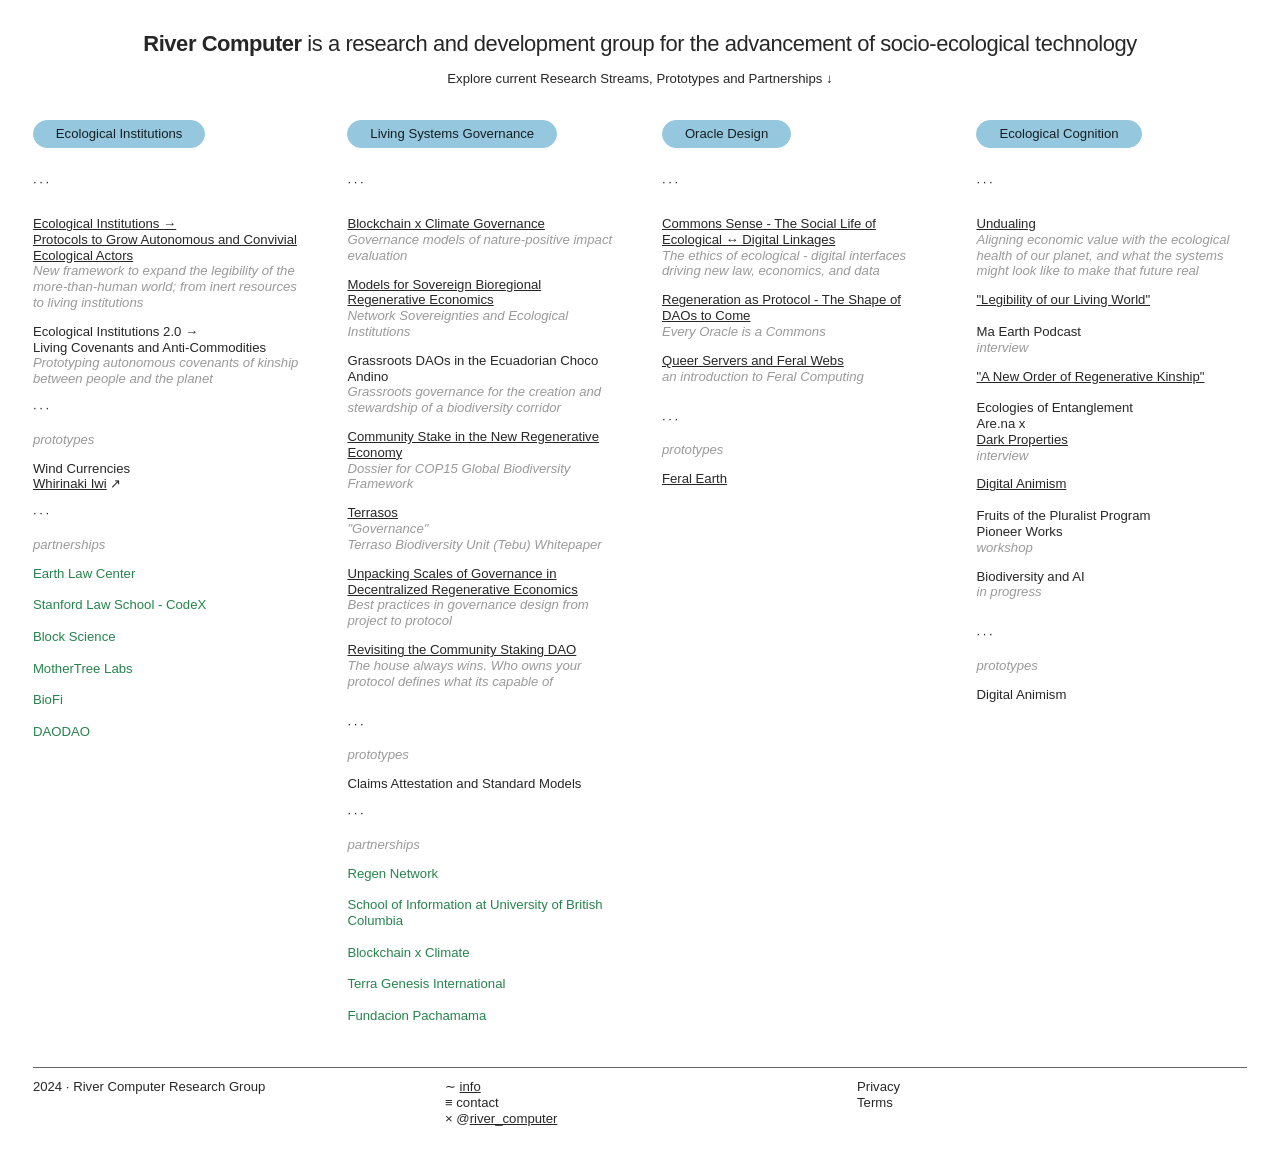
==== index.html @ ca65d15f "Initial static site from Cargo migration Clean HTML/CSS rebuild of the River Computer Research Group" ====
<!DOCTYPE html>
<html lang="en">
<head>
  <meta charset="utf-8">
  <meta name="viewport" content="width=device-width, initial-scale=1, shrink-to-fit=no">
  <title>River Computer Research Group</title>
  <link rel="icon" href="https://freight.cargo.site/t/original/i/Q2028497371295773050648374186360/rc.ico" sizes="any">
  <link rel="stylesheet" href="style.css">
</head>
<body>

  <!-- Header -->
  <header class="header">
    <h1><b>River Computer</b> is a research and development group for the advancement of socio-ecological technology</h1>
    <p class="header-cta">Explore current Research Streams, Prototypes and Partnerships <span class="icon">&darr;</span></p>
  </header>

  <!-- Main columns -->
  <main class="columns">

    <!-- Column 1: Ecological Institutions -->
    <section class="column">
      <span class="title">Ecological Institutions</span>

      <div class="spacer"></div>
      <span class="dots">&middot;&middot;&middot;</span>
      <div class="spacer"></div>

      <a href="https://mirror.xyz/austinwadesmith.eth/tv9z1XXrtqQxDIxE8FygZ_W39NpkQJkVfrtjCtdbzA8" target="_blank">Ecological Institutions &rarr;<br>Protocols to Grow Autonomous and Convivial Ecological Actors</a>
      <p class="description">New framework to expand the legibility of the more-than-human world; from inert resources to living institutions</p>

      <div class="spacer-sm"></div>

      <p>Ecological Institutions 2.0 &rarr;<br>Living Covenants and Anti-Commodities</p>
      <p class="description">Prototyping autonomous covenants of kinship between people and the planet</p>

      <div class="spacer-sm"></div>
      <span class="dots">&middot;&middot;&middot;</span>

      <p class="description"><br>prototypes</p>
      <div class="spacer-sm"></div>

      <p>Wind Currencies</p>
      <p><a href="https://earth.google.com/web/search/Whirinaki/@-35.49015899,173.46214361,128.3863396a,14339.61507408d,35y,0h,0t,0r" target="_blank">Whirinaki Iwi</a> <span class="icon">&nearr;</span></p>

      <div class="spacer-sm"></div>
      <span class="dots">&middot;&middot;&middot;</span>

      <p class="description"><br>partnerships</p>
      <div class="spacer-sm"></div>

      <div class="partnerships">
        <a href="https://www.earthlawcenter.org/" target="_blank">Earth Law Center</a><br><br>
        <a href="https://law.stanford.edu/codex-the-stanford-center-for-legal-informatics/" target="_blank">Stanford Law School - CodeX</a><br><br>
        <a href="https://block.science/" target="_blank">Block Science</a><br><br>
        MotherTree Labs<br><br>
        BioFi<br><br>
        DAODAO
      </div>
    </section>

    <!-- Column 2: Living Systems Governance -->
    <section class="column">
      <span class="title">Living Systems Governance</span>

      <div class="spacer"></div>
      <span class="dots">&middot;&middot;&middot;</span>
      <div class="spacer"></div>

      <a href="https://docs.google.com/document/d/1Q7JwIBSz20JYIXVmg7f4Mw92eVc6oCM2Du9jkLbRkB4/edit?usp=sharing" target="_blank">Blockchain x Climate Governance</a>
      <span class="description">Governance models of nature-positive impact evaluation</span>

      <div class="spacer-sm"></div>

      <a href="https://globalgovernanceprogramme.eui.eu/project/new-network-sovereignties-the-rise-of-non-territorial-states/" target="_blank">Models for Sovereign Bioregional Regenerative Economics</a>
      <span class="description">Network Sovereignties and Ecological Institutions</span>

      <div class="spacer-sm"></div>

      <p>Grassroots DAOs in the Ecuadorian Choco Andino</p>
      <span class="description">Grassroots governance for the creation and stewardship of a biodiversity corridor</span>

      <div class="spacer-sm"></div>

      <a href="https://regenfoundation.mirror.xyz/sYFgtGQmSrfx-L8hxR8eaZJo6bpcjviE4haxgjALvBo" target="_blank">Community Stake in the New Regenerative Economy</a>
      <span class="description">Dossier for COP15 Global Biodiversity Framework</span>

      <div class="spacer-sm"></div>

      <a href="https://www.terrasos.co/en/publications/" target="_blank">Terrasos</a>
      <span class="description">"Governance"<br>Terraso Biodiversity Unit (Tebu) Whitepaper</span>

      <div class="spacer-sm"></div>

      <a href="https://regen.foundation/unpacking-scales-of-governance-in-decentralized-regenerative-economics/" target="_blank">Unpacking Scales of Governance in Decentralized Regenerative Economics</a>
      <p class="description">Best practices in governance design from project to protocol</p>

      <div class="spacer-sm"></div>

      <a href="https://regenfoundation.mirror.xyz/CJQb6MsQkjI3rbyoe3w0NrsiMwfnNPX3Rv6X4W_tKQ0" target="_blank">Revisiting the Community Staking DAO</a>
      <p class="description">The house always wins. Who owns your protocol defines what its capable of</p>

      <div class="spacer"></div>
      <span class="dots">&middot;&middot;&middot;</span>

      <p class="description"><br>prototypes</p>
      <div class="spacer-sm"></div>

      <p>Claims Attestation and Standard Models</p>

      <div class="spacer-sm"></div>
      <span class="dots">&middot;&middot;&middot;</span>

      <p class="description"><br>partnerships</p>
      <div class="spacer-sm"></div>

      <div class="partnerships">
        <a href="https://regen.foundation/" target="_blank">Regen Network</a><br><br>
        <a href="https://ischool.ubc.ca/" target="_blank">School of Information at University of British Columbia</a><br><br>
        <a href="https://bxc.network/" target="_blank">Blockchain x Climate</a><br><br>
        <a href="https://terra-genesis.com/" target="_blank">Terra Genesis International</a><br><br>
        <a href="https://www.pachamama.org.ec/" target="_blank">Fundacion Pachamama</a>
      </div>
    </section>

    <!-- Column 3: Oracle Design -->
    <section class="column">
      <span class="title">Oracle Design</span>

      <div class="spacer"></div>
      <span class="dots">&middot;&middot;&middot;</span>
      <div class="spacer"></div>

      <a href="https://mirror.xyz/austinwadesmith.eth/J2Ac0fFG1XbEHLch5c_TQy2OxfFjebK6BnJpHJKbgFg" target="_blank">Commons Sense - The Social Life of Ecological &harr; Digital Linkages</a>
      <p class="description">The ethics of ecological - digital interfaces driving new law, economics, and data</p>

      <div class="spacer-sm"></div>

      <a href="https://www.youtube.com/watch?v=i0r-aZ2WKk4" target="_blank">Regeneration as Protocol - The Shape of DAOs to Come</a>
      <p class="description">Every Oracle is a Commons</p>

      <div class="spacer-sm"></div>

      <a href="https://mirror.xyz/austinwadesmith.eth/wrBCeIWNsXbseQiLBj5jR_bkMFZ03nNYs4rg0lU8X2s" target="_blank">Queer Servers and Feral Webs</a>
      <p class="description">an introduction to Feral Computing</p>

      <div class="spacer"></div>
      <span class="dots">&middot;&middot;&middot;</span>

      <p class="description"><br>prototypes</p>
      <div class="spacer-sm"></div>

      <a href="http://feral.earth/" target="_blank">Feral Earth</a>
    </section>

    <!-- Column 4: Ecological Cognition -->
    <section class="column">
      <span class="title">Ecological Cognition</span>

      <div class="spacer"></div>
      <span class="dots">&middot;&middot;&middot;</span>
      <div class="spacer"></div>

      <a href="https://mirror.xyz/austinwadesmith.eth/1wdm8BNkLJWnnzwshtYEmHYlHaXxRF3bLEt4y4-9OE8" target="_blank">Undualing</a>
      <span class="description">Aligning economic value with the ecological health of our planet, and what the systems might look like to make that future real</span>

      <div class="spacer-sm"></div>

      <a href="https://www.youtube.com/watch?v=19A2lofsByc" target="_blank">"Legibility of our Living World"</a><br>
      Ma Earth Podcast
      <span class="description">interview</span>

      <div class="spacer-sm"></div>

      <a href="https://www.are.na/editorial/a-new-order-of-regenerative-kinship" target="_blank">"A New Order of Regenerative Kinship"</a><br>
      Ecologies of Entanglement<br>
      Are.na x <a href="https://dark.properties/" target="_blank">Dark Properties</a>
      <span class="description">interview</span>

      <div class="spacer-sm"></div>

      <a href="https://pioneerworks.org/classes/digital-animism" target="_blank">Digital Animism</a><br>
      Fruits of the Pluralist Program<br>
      Pioneer Works
      <span class="description">workshop</span>

      <div class="spacer-sm"></div>

      <p>Biodiversity and AI</p>
      <span class="description">in progress</span>

      <div class="spacer"></div>
      <span class="dots">&middot;&middot;&middot;</span>

      <p class="description"><br>prototypes</p>
      <div class="spacer-sm"></div>

      <p>Digital Animism</p>
    </section>

  </main>

  <!-- Footer -->
  <footer class="footer">
    <hr>
    <div class="footer-columns">
      <div class="footer-col">2024 &middot; River Computer Research Group</div>
      <div class="footer-col">
        <span class="icon">&sim;</span> <a href="#">info</a><br>
        <span class="icon">&equiv;</span> contact<br>
        <span class="icon">&times;</span> @<a href="https://x.com/river_computer" target="_blank">river_computer</a>
      </div>
      <div class="footer-col">
        Privacy<br>
        Terms
      </div>
    </div>
  </footer>

</body>
</html>
---- style.css ----
/* River Computer — migrated from Cargo, 2026 */

/* Reset */
*, *::before, *::after {
  box-sizing: border-box;
  margin: 0;
  padding: 0;
}

/* Base */
html {
  font-size: 10.97px;
}

body {
  font-family: "Diatype Variable", "Inter", -apple-system, BlinkMacSystemFont, "Segoe UI", Roboto, sans-serif;
  font-size: 1.2rem;
  font-weight: 400;
  line-height: 1.2;
  letter-spacing: 0em;
  color: rgba(0, 0, 0, 0.85);
  -webkit-font-smoothing: antialiased;
  text-rendering: optimizelegibility;
  padding: 3rem;
}

a {
  color: rgba(0, 0, 0, 0.85);
  text-decoration: underline;
}

a:hover {
  opacity: 0.7;
}

a:active {
  opacity: 0.7;
}

p {
  margin: 0;
}

hr {
  background: rgba(0, 0, 0, 0.6);
  border: 0;
  height: 1px;
  margin-top: 0.4rem;
  margin-bottom: 0.5rem;
}

/* Header */
.header {
  text-align: center;
  margin-bottom: 3rem;
}

.header h1 {
  font-family: "Diatype Variable", "Inter", -apple-system, BlinkMacSystemFont, sans-serif;
  font-weight: 400;
  font-size: 2rem;
  line-height: 1;
  letter-spacing: -0.02em;
  color: rgba(0, 0, 0, 0.85);
  margin-bottom: 1.5rem;
}

.header-cta {
  font-size: 1.2rem;
}

/* Column layout */
.columns {
  display: grid;
  grid-template-columns: repeat(4, 1fr);
  gap: 4rem;
}

.column {
  display: flex;
  flex-direction: column;
  align-items: flex-start;
}

.column > a,
.column > p {
  display: block;
}

/* Title pill */
.title {
  font-size: 1.2rem;
  font-weight: 400;
  line-height: 1.2;
  display: inline-block;
  border: 0.1rem solid #95c8de;
  border-radius: 10rem;
  padding: 0.5rem 2rem 0.4rem;
  background: #95c8de;
}

/* Description text */
.description {
  font-size: 1.2rem;
  font-weight: 400;
  color: rgba(0, 0, 0, 0.4);
  font-style: italic;
  line-height: 1.2;
  display: block;
  font-variation-settings: 'slnt' -10;
}

/* Partnerships */
.partnerships {
  color: rgba(0, 109, 47, 0.85);
}

.partnerships a {
  color: rgba(0, 109, 47, 0.85);
  text-decoration: none;
}

.partnerships a:hover {
  text-decoration: underline;
}

/* Dots separator */
.dots {
  display: block;
  color: rgba(0, 0, 0, 0.85);
  letter-spacing: 0.2em;
}

/* Spacers */
.spacer {
  height: 2.4rem;
}

.spacer-sm {
  height: 1.2rem;
}

/* Icons */
.icon {
  display: inline;
}

/* Footer */
.footer {
  margin-top: 4rem;
}

.footer-columns {
  display: grid;
  grid-template-columns: 1fr 1fr 1fr;
  gap: 2rem;
  margin-top: 1rem;
}

.footer-col {
  text-align: left;
}

/* Mobile */
@media (max-width: 900px) {
  .columns {
    grid-template-columns: 1fr;
    gap: 3rem;
  }

  .footer-columns {
    grid-template-columns: 1fr;
    gap: 1rem;
  }

  body {
    padding: 1.5rem;
  }
}

@media (min-width: 901px) and (max-width: 1200px) {
  .columns {
    grid-template-columns: repeat(2, 1fr);
    gap: 3rem;
  }
}
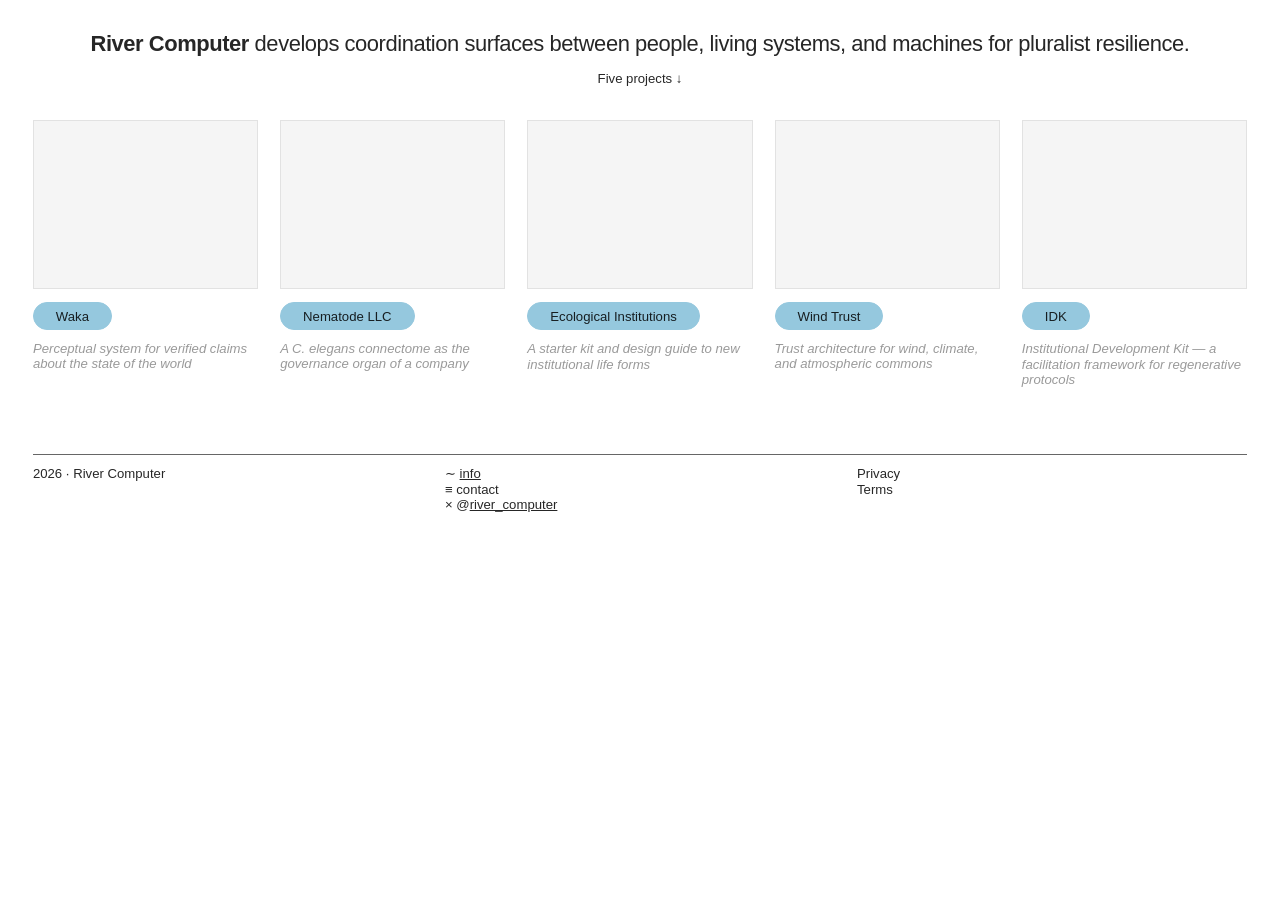
==== commit c2e9c929: "Redesign: 5-project site structure with Waka and Nematode detail pages Home is now a 5-project grid " ====
--- a/index.html
+++ b/index.html
@@ -3,208 +3,65 @@
 <head>
   <meta charset="utf-8">
   <meta name="viewport" content="width=device-width, initial-scale=1, shrink-to-fit=no">
-  <title>River Computer Research Group</title>
+  <title>River Computer</title>
   <link rel="icon" href="https://freight.cargo.site/t/original/i/Q2028497371295773050648374186360/rc.ico" sizes="any">
   <link rel="stylesheet" href="style.css">
 </head>
 <body>
 
-  <!-- Header -->
   <header class="header">
-    <h1><b>River Computer</b> is a research and development group for the advancement of socio-ecological technology</h1>
-    <p class="header-cta">Explore current Research Streams, Prototypes and Partnerships <span class="icon">&darr;</span></p>
+    <h1><b>River Computer</b> develops coordination surfaces between people, living systems, and machines for pluralist resilience.</h1>
+    <p class="header-cta">Five projects <span class="icon">&darr;</span></p>
   </header>
 
-  <!-- Main columns -->
-  <main class="columns">
+  <main class="projects-grid">
 
-    <!-- Column 1: Ecological Institutions -->
-    <section class="column">
+    <a class="project-card" href="waka.html">
+      <div class="project-thumb">
+        <img src="images/waka.jpg" alt="Waka" onerror="this.style.display='none'">
+      </div>
+      <span class="title">Waka</span>
+      <p class="description">Perceptual system for verified claims about the state of the world</p>
+    </a>
+
+    <a class="project-card" href="nematode.html">
+      <div class="project-thumb">
+        <img src="images/nematode.jpg" alt="Nematode LLC" onerror="this.style.display='none'">
+      </div>
+      <span class="title">Nematode LLC</span>
+      <p class="description">A C. elegans connectome as the governance organ of a company</p>
+    </a>
+
+    <a class="project-card" href="ecological-institutions.html">
+      <div class="project-thumb">
+        <img src="images/ecological-institutions.jpg" alt="Ecological Institutions" onerror="this.style.display='none'">
+      </div>
       <span class="title">Ecological Institutions</span>
+      <p class="description">A starter kit and design guide to new institutional life forms</p>
+    </a>
 
-      <div class="spacer"></div>
-      <span class="dots">&middot;&middot;&middot;</span>
-      <div class="spacer"></div>
+    <a class="project-card" href="wind-trust.html">
+      <div class="project-thumb">
+        <img src="images/wind-trust.jpg" alt="Wind Trust" onerror="this.style.display='none'">
+      </div>
+      <span class="title">Wind Trust</span>
+      <p class="description">Trust architecture for wind, climate, and atmospheric commons</p>
+    </a>
 
-      <a href="https://mirror.xyz/austinwadesmith.eth/tv9z1XXrtqQxDIxE8FygZ_W39NpkQJkVfrtjCtdbzA8" target="_blank">Ecological Institutions &rarr;<br>Protocols to Grow Autonomous and Convivial Ecological Actors</a>
-      <p class="description">New framework to expand the legibility of the more-than-human world; from inert resources to living institutions</p>
-
-      <div class="spacer-sm"></div>
-
-      <p>Ecological Institutions 2.0 &rarr;<br>Living Covenants and Anti-Commodities</p>
-      <p class="description">Prototyping autonomous covenants of kinship between people and the planet</p>
-
-      <div class="spacer-sm"></div>
-      <span class="dots">&middot;&middot;&middot;</span>
-
-      <p class="description"><br>prototypes</p>
-      <div class="spacer-sm"></div>
-
-      <p>Wind Currencies</p>
-      <p><a href="https://earth.google.com/web/search/Whirinaki/@-35.49015899,173.46214361,128.3863396a,14339.61507408d,35y,0h,0t,0r" target="_blank">Whirinaki Iwi</a> <span class="icon">&nearr;</span></p>
-
-      <div class="spacer-sm"></div>
-      <span class="dots">&middot;&middot;&middot;</span>
-
-      <p class="description"><br>partnerships</p>
-      <div class="spacer-sm"></div>
-
-      <div class="partnerships">
-        <a href="https://www.earthlawcenter.org/" target="_blank">Earth Law Center</a><br><br>
-        <a href="https://law.stanford.edu/codex-the-stanford-center-for-legal-informatics/" target="_blank">Stanford Law School - CodeX</a><br><br>
-        <a href="https://block.science/" target="_blank">Block Science</a><br><br>
-        MotherTree Labs<br><br>
-        BioFi<br><br>
-        DAODAO
+    <a class="project-card" href="idk.html">
+      <div class="project-thumb">
+        <img src="images/idk.jpg" alt="Institutional Development Kit" onerror="this.style.display='none'">
       </div>
-    </section>
-
-    <!-- Column 2: Living Systems Governance -->
-    <section class="column">
-      <span class="title">Living Systems Governance</span>
-
-      <div class="spacer"></div>
-      <span class="dots">&middot;&middot;&middot;</span>
-      <div class="spacer"></div>
-
-      <a href="https://docs.google.com/document/d/1Q7JwIBSz20JYIXVmg7f4Mw92eVc6oCM2Du9jkLbRkB4/edit?usp=sharing" target="_blank">Blockchain x Climate Governance</a>
-      <span class="description">Governance models of nature-positive impact evaluation</span>
-
-      <div class="spacer-sm"></div>
-
-      <a href="https://globalgovernanceprogramme.eui.eu/project/new-network-sovereignties-the-rise-of-non-territorial-states/" target="_blank">Models for Sovereign Bioregional Regenerative Economics</a>
-      <span class="description">Network Sovereignties and Ecological Institutions</span>
-
-      <div class="spacer-sm"></div>
-
-      <p>Grassroots DAOs in the Ecuadorian Choco Andino</p>
-      <span class="description">Grassroots governance for the creation and stewardship of a biodiversity corridor</span>
-
-      <div class="spacer-sm"></div>
-
-      <a href="https://regenfoundation.mirror.xyz/sYFgtGQmSrfx-L8hxR8eaZJo6bpcjviE4haxgjALvBo" target="_blank">Community Stake in the New Regenerative Economy</a>
-      <span class="description">Dossier for COP15 Global Biodiversity Framework</span>
-
-      <div class="spacer-sm"></div>
-
-      <a href="https://www.terrasos.co/en/publications/" target="_blank">Terrasos</a>
-      <span class="description">"Governance"<br>Terraso Biodiversity Unit (Tebu) Whitepaper</span>
-
-      <div class="spacer-sm"></div>
-
-      <a href="https://regen.foundation/unpacking-scales-of-governance-in-decentralized-regenerative-economics/" target="_blank">Unpacking Scales of Governance in Decentralized Regenerative Economics</a>
-      <p class="description">Best practices in governance design from project to protocol</p>
-
-      <div class="spacer-sm"></div>
-
-      <a href="https://regenfoundation.mirror.xyz/CJQb6MsQkjI3rbyoe3w0NrsiMwfnNPX3Rv6X4W_tKQ0" target="_blank">Revisiting the Community Staking DAO</a>
-      <p class="description">The house always wins. Who owns your protocol defines what its capable of</p>
-
-      <div class="spacer"></div>
-      <span class="dots">&middot;&middot;&middot;</span>
-
-      <p class="description"><br>prototypes</p>
-      <div class="spacer-sm"></div>
-
-      <p>Claims Attestation and Standard Models</p>
-
-      <div class="spacer-sm"></div>
-      <span class="dots">&middot;&middot;&middot;</span>
-
-      <p class="description"><br>partnerships</p>
-      <div class="spacer-sm"></div>
-
-      <div class="partnerships">
-        <a href="https://regen.foundation/" target="_blank">Regen Network</a><br><br>
-        <a href="https://ischool.ubc.ca/" target="_blank">School of Information at University of British Columbia</a><br><br>
-        <a href="https://bxc.network/" target="_blank">Blockchain x Climate</a><br><br>
-        <a href="https://terra-genesis.com/" target="_blank">Terra Genesis International</a><br><br>
-        <a href="https://www.pachamama.org.ec/" target="_blank">Fundacion Pachamama</a>
-      </div>
-    </section>
-
-    <!-- Column 3: Oracle Design -->
-    <section class="column">
-      <span class="title">Oracle Design</span>
-
-      <div class="spacer"></div>
-      <span class="dots">&middot;&middot;&middot;</span>
-      <div class="spacer"></div>
-
-      <a href="https://mirror.xyz/austinwadesmith.eth/J2Ac0fFG1XbEHLch5c_TQy2OxfFjebK6BnJpHJKbgFg" target="_blank">Commons Sense - The Social Life of Ecological &harr; Digital Linkages</a>
-      <p class="description">The ethics of ecological - digital interfaces driving new law, economics, and data</p>
-
-      <div class="spacer-sm"></div>
-
-      <a href="https://www.youtube.com/watch?v=i0r-aZ2WKk4" target="_blank">Regeneration as Protocol - The Shape of DAOs to Come</a>
-      <p class="description">Every Oracle is a Commons</p>
-
-      <div class="spacer-sm"></div>
-
-      <a href="https://mirror.xyz/austinwadesmith.eth/wrBCeIWNsXbseQiLBj5jR_bkMFZ03nNYs4rg0lU8X2s" target="_blank">Queer Servers and Feral Webs</a>
-      <p class="description">an introduction to Feral Computing</p>
-
-      <div class="spacer"></div>
-      <span class="dots">&middot;&middot;&middot;</span>
-
-      <p class="description"><br>prototypes</p>
-      <div class="spacer-sm"></div>
-
-      <a href="http://feral.earth/" target="_blank">Feral Earth</a>
-    </section>
-
-    <!-- Column 4: Ecological Cognition -->
-    <section class="column">
-      <span class="title">Ecological Cognition</span>
-
-      <div class="spacer"></div>
-      <span class="dots">&middot;&middot;&middot;</span>
-      <div class="spacer"></div>
-
-      <a href="https://mirror.xyz/austinwadesmith.eth/1wdm8BNkLJWnnzwshtYEmHYlHaXxRF3bLEt4y4-9OE8" target="_blank">Undualing</a>
-      <span class="description">Aligning economic value with the ecological health of our planet, and what the systems might look like to make that future real</span>
-
-      <div class="spacer-sm"></div>
-
-      <a href="https://www.youtube.com/watch?v=19A2lofsByc" target="_blank">"Legibility of our Living World"</a><br>
-      Ma Earth Podcast
-      <span class="description">interview</span>
-
-      <div class="spacer-sm"></div>
-
-      <a href="https://www.are.na/editorial/a-new-order-of-regenerative-kinship" target="_blank">"A New Order of Regenerative Kinship"</a><br>
-      Ecologies of Entanglement<br>
-      Are.na x <a href="https://dark.properties/" target="_blank">Dark Properties</a>
-      <span class="description">interview</span>
-
-      <div class="spacer-sm"></div>
-
-      <a href="https://pioneerworks.org/classes/digital-animism" target="_blank">Digital Animism</a><br>
-      Fruits of the Pluralist Program<br>
-      Pioneer Works
-      <span class="description">workshop</span>
-
-      <div class="spacer-sm"></div>
-
-      <p>Biodiversity and AI</p>
-      <span class="description">in progress</span>
-
-      <div class="spacer"></div>
-      <span class="dots">&middot;&middot;&middot;</span>
-
-      <p class="description"><br>prototypes</p>
-      <div class="spacer-sm"></div>
-
-      <p>Digital Animism</p>
-    </section>
+      <span class="title">IDK</span>
+      <p class="description">Institutional Development Kit &mdash; a facilitation framework for regenerative protocols</p>
+    </a>
 
   </main>
 
-  <!-- Footer -->
   <footer class="footer">
     <hr>
     <div class="footer-columns">
-      <div class="footer-col">2024 &middot; River Computer Research Group</div>
+      <div class="footer-col">2026 &middot; River Computer</div>
       <div class="footer-col">
         <span class="icon">&sim;</span> <a href="#">info</a><br>
         <span class="icon">&equiv;</span> contact<br>
--- a/style.css
+++ b/style.css
@@ -49,6 +49,11 @@
   margin-bottom: 0.5rem;
 }
 
+img {
+  max-width: 100%;
+  display: block;
+}
+
 /* Header */
 .header {
   text-align: center;
@@ -67,24 +72,6 @@
 
 .header-cta {
   font-size: 1.2rem;
-}
-
-/* Column layout */
-.columns {
-  display: grid;
-  grid-template-columns: repeat(4, 1fr);
-  gap: 4rem;
-}
-
-.column {
-  display: flex;
-  flex-direction: column;
-  align-items: flex-start;
-}
-
-.column > a,
-.column > p {
-  display: block;
 }
 
 /* Title pill */
@@ -99,7 +86,7 @@
   background: #95c8de;
 }
 
-/* Description text */
+/* Description text (italic, slanted) */
 .description {
   font-size: 1.2rem;
   font-weight: 400;
@@ -110,20 +97,6 @@
   font-variation-settings: 'slnt' -10;
 }
 
-/* Partnerships */
-.partnerships {
-  color: rgba(0, 109, 47, 0.85);
-}
-
-.partnerships a {
-  color: rgba(0, 109, 47, 0.85);
-  text-decoration: none;
-}
-
-.partnerships a:hover {
-  text-decoration: underline;
-}
-
 /* Dots separator */
 .dots {
   display: block;
@@ -145,9 +118,234 @@
   display: inline;
 }
 
-/* Footer */
+/* =========================================================
+   Home — 5-project grid
+   ========================================================= */
+
+.projects-grid {
+  display: grid;
+  grid-template-columns: repeat(5, 1fr);
+  gap: 2rem;
+}
+
+.project-card {
+  display: flex;
+  flex-direction: column;
+  align-items: flex-start;
+  text-decoration: none;
+  color: inherit;
+  gap: 1rem;
+}
+
+.project-card:hover {
+  opacity: 1;
+}
+
+.project-card:hover .project-thumb img {
+  transform: scale(1.02);
+}
+
+.project-card:hover .title {
+  background: #7fb8d2;
+  border-color: #7fb8d2;
+}
+
+.project-thumb {
+  width: 100%;
+  aspect-ratio: 4 / 3;
+  background: rgba(0, 0, 0, 0.04);
+  border: 0.1rem solid rgba(0, 0, 0, 0.08);
+  overflow: hidden;
+  margin-bottom: 0.2rem;
+}
+
+.project-thumb img {
+  width: 100%;
+  height: 100%;
+  object-fit: cover;
+  transition: transform 0.4s ease;
+}
+
+.project-thumb.empty::after {
+  content: "";
+  display: block;
+  width: 100%;
+  height: 100%;
+}
+
+/* =========================================================
+   Project detail pages
+   ========================================================= */
+
+.project-nav {
+  display: flex;
+  align-items: center;
+  gap: 2rem;
+  margin-bottom: 3rem;
+  padding-bottom: 1rem;
+  border-bottom: 1px solid rgba(0, 0, 0, 0.15);
+}
+
+.project-nav .back-link {
+  text-decoration: none;
+  color: rgba(0, 0, 0, 0.6);
+}
+
+.project-nav .back-link:hover {
+  color: rgba(0, 0, 0, 0.85);
+  opacity: 1;
+}
+
+.project-layout {
+  display: grid;
+  grid-template-columns: 1fr 1fr;
+  column-gap: 4rem;
+  row-gap: 2.4rem;
+  align-items: start;
+}
+
+.project-hero {
+  grid-column: 1;
+  grid-row: 1 / span 2;
+  width: 100%;
+  aspect-ratio: 16 / 9;
+  background: rgba(0, 0, 0, 0.04);
+  border: 0.1rem solid rgba(0, 0, 0, 0.08);
+  overflow: hidden;
+}
+
+.project-hero img {
+  width: 100%;
+  height: 100%;
+  object-fit: cover;
+}
+
+.project-copy {
+  grid-column: 2;
+  grid-row: 1;
+}
+
+.project-copy .topic-sentence {
+  font-size: 1.5rem;
+  line-height: 1.3;
+  margin-bottom: 1.5rem;
+}
+
+.topic-link {
+  color: hotpink;
+  text-decoration: underline;
+  text-decoration-thickness: 1px;
+  text-underline-offset: 0.3rem;
+}
+
+.topic-link:hover {
+  opacity: 1;
+  color: #ff3ea5;
+}
+
+.project-copy p {
+  margin-bottom: 1rem;
+  line-height: 1.4;
+}
+
+.project-copy em {
+  font-style: italic;
+  font-variation-settings: 'slnt' -10;
+}
+
+/* Resource thumbnails grid */
+.resources-section {
+  grid-column: 2;
+  grid-row: 2;
+  margin-top: 0;
+}
+
+.resources-section .section-label {
+  color: rgba(0, 0, 0, 0.4);
+  font-style: italic;
+  font-variation-settings: 'slnt' -10;
+  margin-bottom: 1.2rem;
+  display: block;
+}
+
+.resources-grid {
+  display: grid;
+  grid-template-columns: repeat(auto-fill, minmax(18rem, 1fr));
+  gap: 2rem;
+}
+
+.resource-thumb {
+  display: flex;
+  flex-direction: column;
+  text-decoration: none;
+  color: inherit;
+  gap: 0.8rem;
+}
+
+.resource-thumb:hover {
+  opacity: 1;
+}
+
+.resource-thumb:hover .resource-image img {
+  transform: scale(1.02);
+}
+
+.resource-thumb:hover .resource-label {
+  text-decoration: underline;
+}
+
+.resource-image {
+  width: 100%;
+  aspect-ratio: 1200 / 630;
+  background: rgba(0, 0, 0, 0.04);
+  border: 0.1rem solid rgba(0, 0, 0, 0.08);
+  overflow: hidden;
+  position: relative;
+}
+
+.resource-image img {
+  width: 100%;
+  height: 100%;
+  object-fit: contain;
+  transition: transform 0.4s ease;
+  opacity: 0;
+}
+
+.resource-image img.loaded {
+  opacity: 1;
+}
+
+.resource-image.placeholder::after {
+  content: attr(data-placeholder);
+  position: absolute;
+  inset: 0;
+  display: flex;
+  align-items: center;
+  justify-content: center;
+  color: rgba(0, 0, 0, 0.3);
+  font-style: italic;
+  font-variation-settings: 'slnt' -10;
+  padding: 1rem;
+  text-align: center;
+}
+
+.resource-label {
+  font-size: 1.2rem;
+}
+
+.resource-sublabel {
+  font-size: 1.1rem;
+  color: rgba(0, 0, 0, 0.4);
+  font-style: italic;
+  font-variation-settings: 'slnt' -10;
+}
+
+/* =========================================================
+   Footer
+   ========================================================= */
+
 .footer {
-  margin-top: 4rem;
+  margin-top: 6rem;
 }
 
 .footer-columns {
@@ -161,26 +359,46 @@
   text-align: left;
 }
 
-/* Mobile */
+/* =========================================================
+   Responsive
+   ========================================================= */
+
+@media (max-width: 1200px) {
+  .projects-grid {
+    grid-template-columns: repeat(3, 1fr);
+  }
+}
+
 @media (max-width: 900px) {
-  .columns {
+  body {
+    padding: 1.5rem;
+  }
+
+  .projects-grid {
+    grid-template-columns: repeat(2, 1fr);
+    gap: 2rem;
+  }
+
+  .project-layout {
     grid-template-columns: 1fr;
-    gap: 3rem;
+    row-gap: 2rem;
+  }
+
+  .project-hero,
+  .project-copy,
+  .resources-section {
+    grid-column: 1;
+    grid-row: auto;
   }
 
   .footer-columns {
     grid-template-columns: 1fr;
     gap: 1rem;
   }
-
-  body {
-    padding: 1.5rem;
-  }
-}
-
-@media (min-width: 901px) and (max-width: 1200px) {
-  .columns {
-    grid-template-columns: repeat(2, 1fr);
-    gap: 3rem;
-  }
-}
+}
+
+@media (max-width: 500px) {
+  .projects-grid {
+    grid-template-columns: 1fr;
+  }
+}
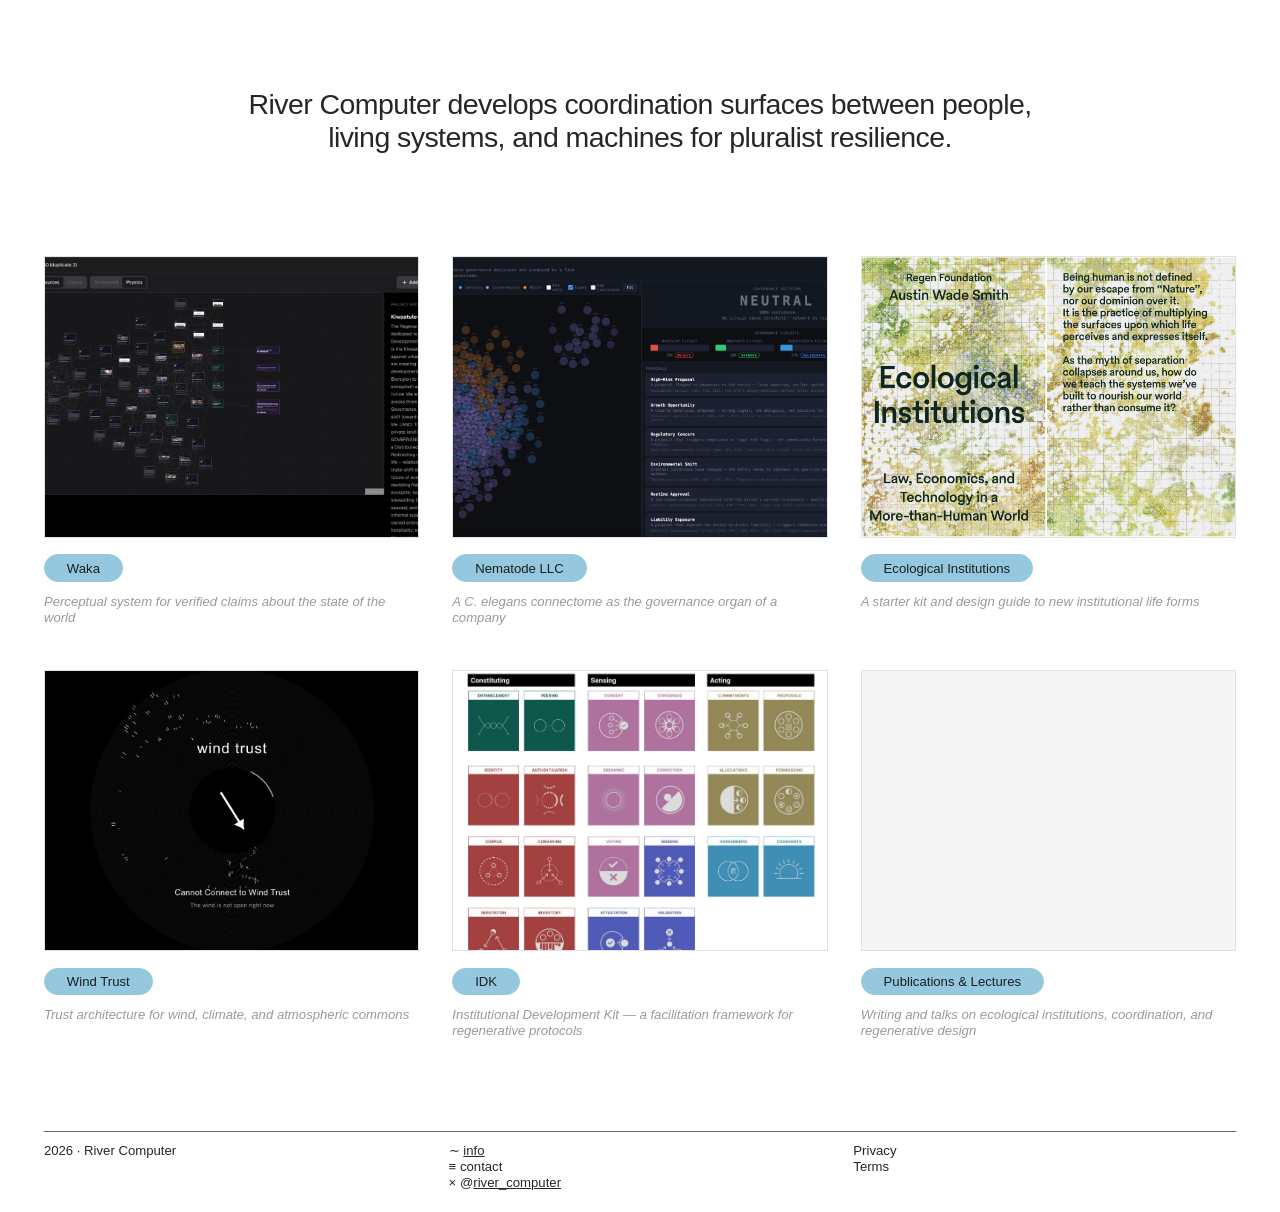
==== commit d6f889e3: "Add EI, IDK, Publications detail pages; airier 3x2 landing - Ecological Institutions page with Audre" ====
--- a/index.html
+++ b/index.html
@@ -11,14 +11,13 @@
 
   <header class="header">
     <h1><b>River Computer</b> develops coordination surfaces between people, living systems, and machines for pluralist resilience.</h1>
-    <p class="header-cta">Five projects <span class="icon">&darr;</span></p>
   </header>
 
   <main class="projects-grid">
 
     <a class="project-card" href="waka.html">
       <div class="project-thumb">
-        <img src="images/waka.jpg" alt="Waka" onerror="this.style.display='none'">
+        <img src="images/waka/hero.png" alt="Waka" onerror="this.style.display='none'">
       </div>
       <span class="title">Waka</span>
       <p class="description">Perceptual system for verified claims about the state of the world</p>
@@ -26,7 +25,7 @@
 
     <a class="project-card" href="nematode.html">
       <div class="project-thumb">
-        <img src="images/nematode.jpg" alt="Nematode LLC" onerror="this.style.display='none'">
+        <img src="images/nematode/hero.png" alt="Nematode LLC" onerror="this.style.display='none'">
       </div>
       <span class="title">Nematode LLC</span>
       <p class="description">A C. elegans connectome as the governance organ of a company</p>
@@ -34,7 +33,7 @@
 
     <a class="project-card" href="ecological-institutions.html">
       <div class="project-thumb">
-        <img src="images/ecological-institutions.jpg" alt="Ecological Institutions" onerror="this.style.display='none'">
+        <img src="images/ecological-institutions/hero.png" alt="Ecological Institutions" onerror="this.style.display='none'">
       </div>
       <span class="title">Ecological Institutions</span>
       <p class="description">A starter kit and design guide to new institutional life forms</p>
@@ -42,7 +41,7 @@
 
     <a class="project-card" href="wind-trust.html">
       <div class="project-thumb">
-        <img src="images/wind-trust.jpg" alt="Wind Trust" onerror="this.style.display='none'">
+        <img src="images/wind-trust/hero.png" alt="Wind Trust" onerror="this.style.display='none'">
       </div>
       <span class="title">Wind Trust</span>
       <p class="description">Trust architecture for wind, climate, and atmospheric commons</p>
@@ -50,10 +49,18 @@
 
     <a class="project-card" href="idk.html">
       <div class="project-thumb">
-        <img src="images/idk.jpg" alt="Institutional Development Kit" onerror="this.style.display='none'">
+        <img src="images/idk/hero.jpg" alt="Institutional Development Kit" onerror="this.style.display='none'">
       </div>
       <span class="title">IDK</span>
       <p class="description">Institutional Development Kit &mdash; a facilitation framework for regenerative protocols</p>
+    </a>
+
+    <a class="project-card" href="publications.html">
+      <div class="project-thumb">
+        <img src="images/publications/hero.png" alt="Publications &amp; Lectures" onerror="this.style.display='none'">
+      </div>
+      <span class="title">Publications &amp; Lectures</span>
+      <p class="description">Writing and talks on ecological institutions, coordination, and regenerative design</p>
     </a>
 
   </main>
--- a/style.css
+++ b/style.css
@@ -21,7 +21,14 @@
   color: rgba(0, 0, 0, 0.85);
   -webkit-font-smoothing: antialiased;
   text-rendering: optimizelegibility;
-  padding: 3rem;
+  padding: 4rem 4rem 2rem;
+  min-height: 100vh;
+  display: flex;
+  flex-direction: column;
+}
+
+main {
+  flex: 1 0 auto;
 }
 
 a {
@@ -57,21 +64,29 @@
 /* Header */
 .header {
   text-align: center;
-  margin-bottom: 3rem;
+  margin: 4rem auto 7rem;
+  max-width: 72rem;
 }
 
 .header h1 {
   font-family: "Diatype Variable", "Inter", -apple-system, BlinkMacSystemFont, sans-serif;
   font-weight: 400;
-  font-size: 2rem;
-  line-height: 1;
+  font-size: 2.6rem;
+  line-height: 1.15;
   letter-spacing: -0.02em;
   color: rgba(0, 0, 0, 0.85);
-  margin-bottom: 1.5rem;
+  margin-bottom: 2.4rem;
+}
+
+.header h1 b {
+  font-weight: 500;
 }
 
 .header-cta {
   font-size: 1.2rem;
+  color: rgba(0, 0, 0, 0.5);
+  font-style: italic;
+  font-variation-settings: 'slnt' -10;
 }
 
 /* Title pill */
@@ -124,8 +139,10 @@
 
 .projects-grid {
   display: grid;
-  grid-template-columns: repeat(5, 1fr);
-  gap: 2rem;
+  grid-template-columns: repeat(3, 1fr);
+  gap: 4rem 3rem;
+  max-width: 130rem;
+  margin: 0 auto;
 }
 
 .project-card {
@@ -134,7 +151,7 @@
   align-items: flex-start;
   text-decoration: none;
   color: inherit;
-  gap: 1rem;
+  gap: 1.1rem;
 }
 
 .project-card:hover {
@@ -156,7 +173,7 @@
   background: rgba(0, 0, 0, 0.04);
   border: 0.1rem solid rgba(0, 0, 0, 0.08);
   overflow: hidden;
-  margin-bottom: 0.2rem;
+  margin-bottom: 0.4rem;
 }
 
 .project-thumb img {
@@ -220,6 +237,10 @@
   object-fit: cover;
 }
 
+.project-hero.contain img {
+  object-fit: contain;
+}
+
 .project-copy {
   grid-column: 2;
   grid-row: 1;
@@ -241,6 +262,28 @@
 .topic-link:hover {
   opacity: 1;
   color: #ff3ea5;
+}
+
+.endorsement {
+  margin: 1.6rem 0;
+  padding-left: 1.4rem;
+  border-left: 0.2rem solid rgba(0, 0, 0, 0.12);
+  font-style: italic;
+  font-variation-settings: 'slnt' -8;
+  color: rgba(0, 0, 0, 0.7);
+  line-height: 1.45;
+}
+
+.endorsement p {
+  margin-bottom: 0.8rem;
+}
+
+.endorsement cite {
+  display: block;
+  font-style: normal;
+  font-variation-settings: 'slnt' 0;
+  color: rgba(0, 0, 0, 0.5);
+  font-size: 1.1rem;
 }
 
 .project-copy p {
@@ -333,6 +376,23 @@
   font-size: 1.2rem;
 }
 
+/* Fill-the-card variant — images that should fill the resource-card box
+   edge-to-edge with no frame, no margin. Keeps the card sized identically
+   to neighboring cards (1200x630) so the grid stays aligned. */
+.resource-thumb.fill .resource-image {
+  background: transparent;
+  border: none;
+  overflow: hidden;
+}
+
+.resource-thumb.fill .resource-image img {
+  width: 100%;
+  height: 100%;
+  object-fit: cover;
+  opacity: 1;
+  display: block;
+}
+
 .resource-sublabel {
   font-size: 1.1rem;
   color: rgba(0, 0, 0, 0.4);
@@ -345,7 +405,8 @@
    ========================================================= */
 
 .footer {
-  margin-top: 6rem;
+  margin-top: 8rem;
+  flex-shrink: 0;
 }
 
 .footer-columns {
@@ -363,20 +424,22 @@
    Responsive
    ========================================================= */
 
-@media (max-width: 1200px) {
-  .projects-grid {
-    grid-template-columns: repeat(3, 1fr);
-  }
-}
-
 @media (max-width: 900px) {
   body {
-    padding: 1.5rem;
+    padding: 2rem 2rem 1.5rem;
+  }
+
+  .header {
+    margin: 2rem auto 4rem;
+  }
+
+  .header h1 {
+    font-size: 2rem;
   }
 
   .projects-grid {
     grid-template-columns: repeat(2, 1fr);
-    gap: 2rem;
+    gap: 2.4rem 2rem;
   }
 
   .project-layout {
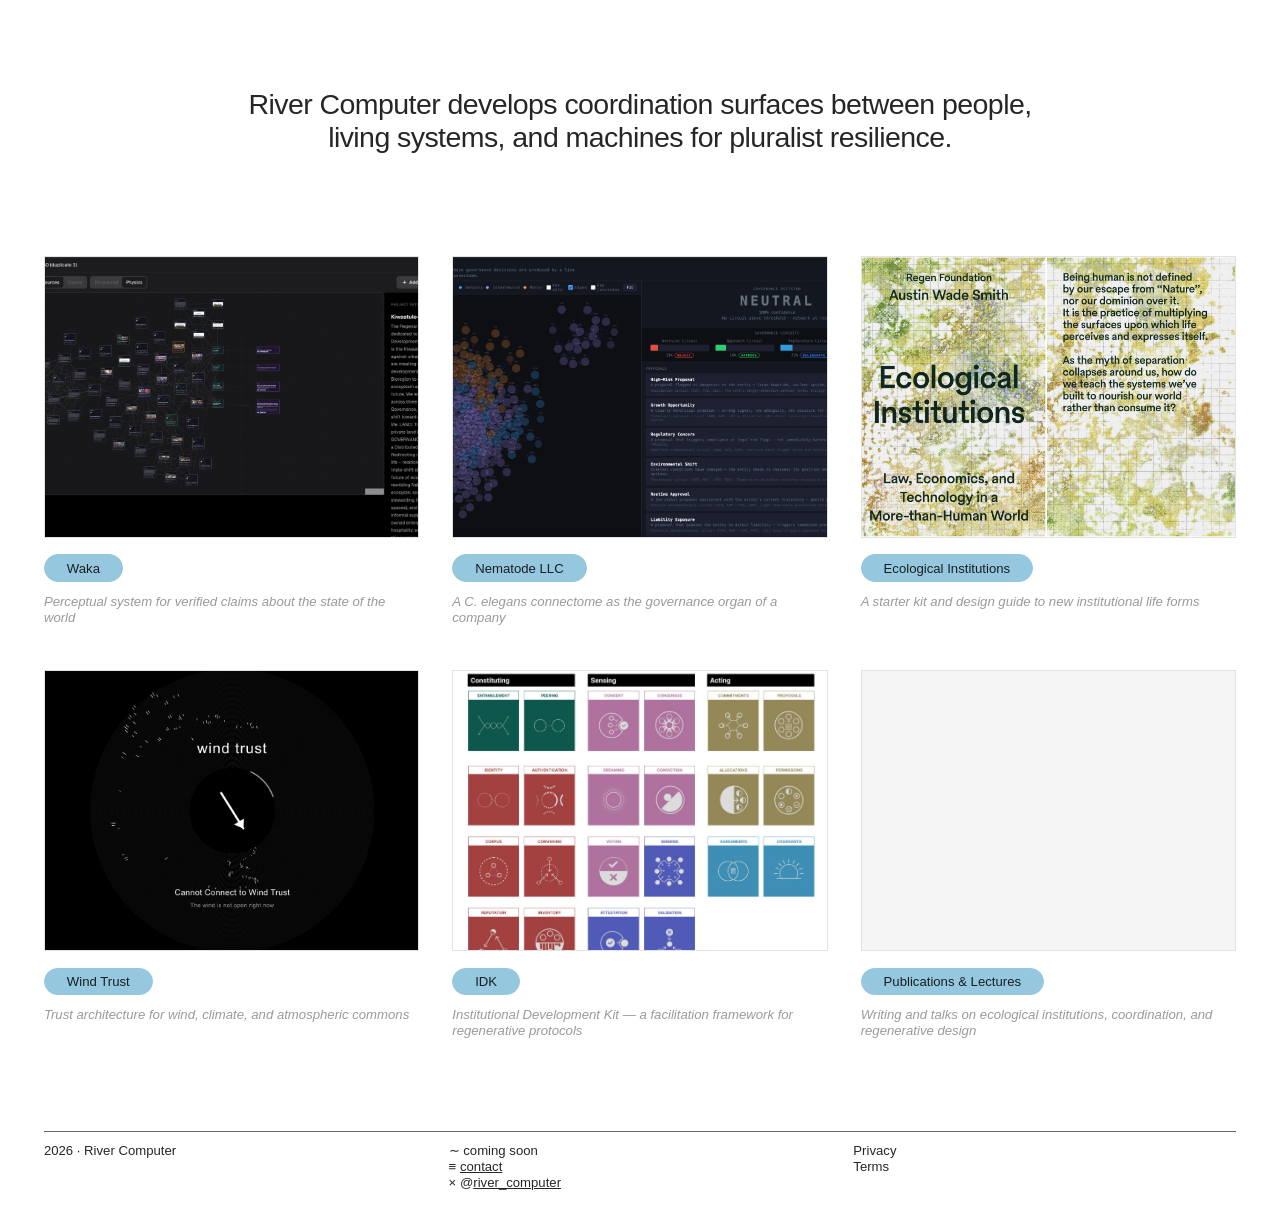
==== commit 6aa4806e: "Wire publication links, fix Wind Trust URL, ship contact footer Publications page: link all seven en" ====
--- a/index.html
+++ b/index.html
@@ -70,8 +70,8 @@
     <div class="footer-columns">
       <div class="footer-col">2026 &middot; River Computer</div>
       <div class="footer-col">
-        <span class="icon">&sim;</span> <a href="#">info</a><br>
-        <span class="icon">&equiv;</span> contact<br>
+        <span class="icon">&sim;</span> coming soon<br>
+        <span class="icon">&equiv;</span> <a href="mailto:aws@rivercomputer.com">contact</a><br>
         <span class="icon">&times;</span> @<a href="https://x.com/river_computer" target="_blank">river_computer</a>
       </div>
       <div class="footer-col">
--- a/style.css
+++ b/style.css
@@ -393,11 +393,92 @@
   display: block;
 }
 
+/* Inline video resources — preload first frame as poster, play in place. */
+.resource-thumb.video-card .resource-image {
+  background: #000;
+}
+
+.resource-thumb.video-card .resource-image video {
+  width: 100%;
+  height: 100%;
+  object-fit: contain;
+  display: block;
+  background: #000;
+}
+
 .resource-sublabel {
   font-size: 1.1rem;
   color: rgba(0, 0, 0, 0.4);
   font-style: italic;
   font-variation-settings: 'slnt' -10;
+}
+
+/* =========================================================
+   Publications & Lectures — chronological list
+   ========================================================= */
+
+.pubs-list {
+  max-width: 80rem;
+  margin: 0 auto;
+  display: grid;
+  grid-template-columns: 10rem 1fr;
+  column-gap: 3rem;
+  row-gap: 1.8rem;
+  padding: 2rem 0 4rem;
+}
+
+.pub-entry {
+  display: contents;
+}
+
+.pub-entry + .pub-entry::before {
+  content: "";
+  grid-column: 1 / -1;
+  border-top: 1px solid rgba(0, 0, 0, 0.08);
+}
+
+.pub-date {
+  color: rgba(0, 0, 0, 0.4);
+  font-style: italic;
+  font-variation-settings: 'slnt' -10;
+  font-size: 1.2rem;
+  padding-top: 0.1rem;
+  white-space: nowrap;
+}
+
+.pub-body {
+  display: flex;
+  flex-direction: column;
+  gap: 0.4rem;
+}
+
+.pub-title {
+  font-size: 1.4rem;
+  line-height: 1.35;
+  color: rgba(0, 0, 0, 0.85);
+}
+
+a.pub-title {
+  text-decoration: underline;
+  text-decoration-thickness: 1px;
+  text-underline-offset: 0.3rem;
+}
+
+a.pub-title:hover {
+  opacity: 1;
+  color: #ff3ea5;
+}
+
+.pub-venue {
+  font-size: 1.15rem;
+  color: rgba(0, 0, 0, 0.5);
+  font-style: italic;
+  font-variation-settings: 'slnt' -10;
+  line-height: 1.35;
+}
+
+.pub-venue em {
+  font-style: italic;
 }
 
 /* =========================================================
@@ -458,6 +539,16 @@
     grid-template-columns: 1fr;
     gap: 1rem;
   }
+
+  .pubs-list {
+    grid-template-columns: 1fr;
+    row-gap: 1.4rem;
+  }
+
+  .pub-entry + .pub-entry::before {
+    margin-top: 0.4rem;
+    margin-bottom: 0.4rem;
+  }
 }
 
 @media (max-width: 500px) {
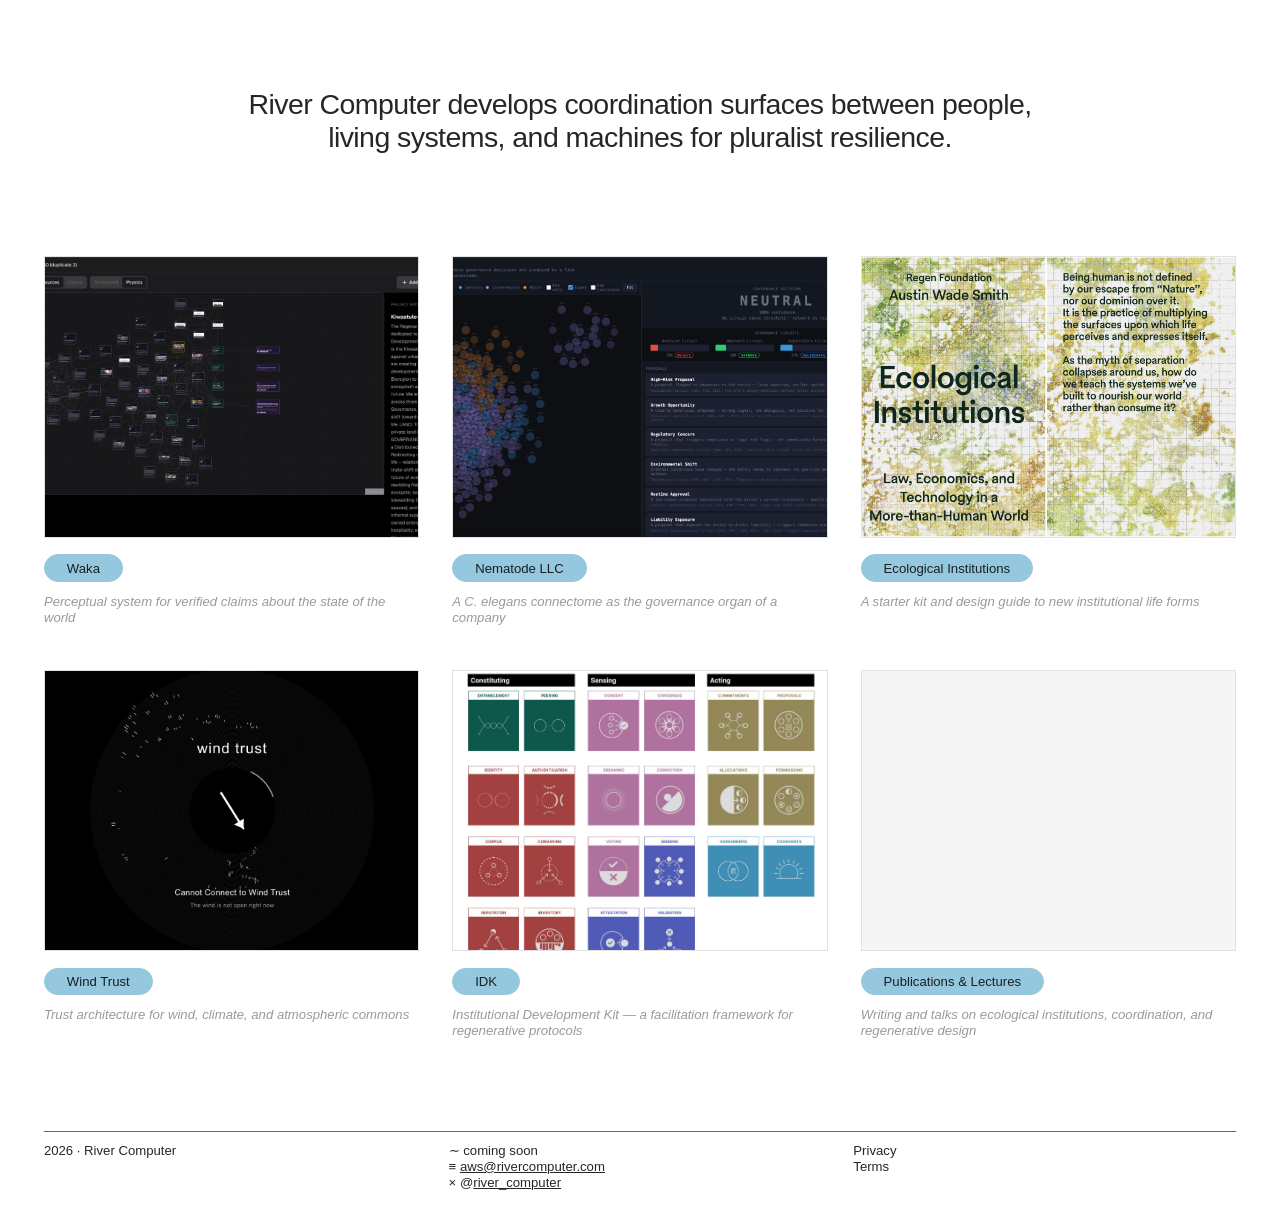
==== commit a4e05642: "Footer: surface contact email as visible link text Display "aws@rivercomputer.com" instead of "conta" ====
--- a/index.html
+++ b/index.html
@@ -71,7 +71,7 @@
       <div class="footer-col">2026 &middot; River Computer</div>
       <div class="footer-col">
         <span class="icon">&sim;</span> coming soon<br>
-        <span class="icon">&equiv;</span> <a href="mailto:aws@rivercomputer.com">contact</a><br>
+        <span class="icon">&equiv;</span> <a href="mailto:aws@rivercomputer.com">aws@rivercomputer.com</a><br>
         <span class="icon">&times;</span> @<a href="https://x.com/river_computer" target="_blank">river_computer</a>
       </div>
       <div class="footer-col">
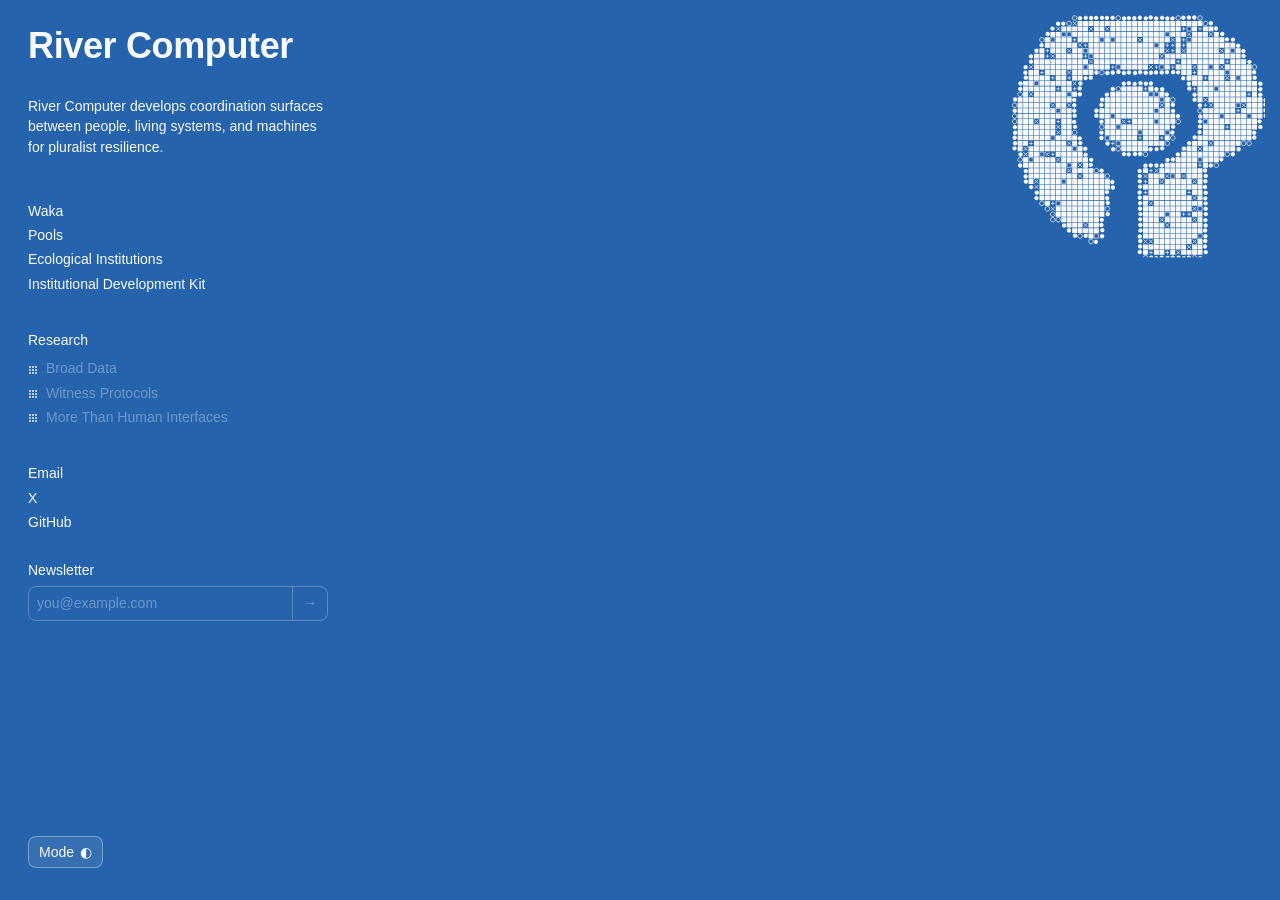
==== commit 15a1ad87: "Add files via upload" ====
--- a/index.html
+++ b/index.html
@@ -1,85 +1,62 @@
 <!DOCTYPE html>
-<html lang="en">
+<html lang="en" data-theme="dark">
 <head>
-  <meta charset="utf-8">
-  <meta name="viewport" content="width=device-width, initial-scale=1, shrink-to-fit=no">
+  <meta charset="UTF-8">
+  <meta name="viewport" content="width=device-width, initial-scale=1.0">
   <title>River Computer</title>
-  <link rel="icon" href="https://freight.cargo.site/t/original/i/Q2028497371295773050648374186360/rc.ico" sizes="any">
-  <link rel="stylesheet" href="style.css">
+  <link rel="stylesheet" href="styles.css">
 </head>
 <body>
+  <div class="layout">
+    <aside class="rail">
+      <header class="rail-header">
+        <h1 class="brand"><a href="/" class="brand-link" id="brand-link">River Computer</a></h1>
+        <p class="description">River Computer develops coordination surfaces between people, living systems, and machines for pluralist resilience.</p>
+      </header>
 
-  <header class="header">
-    <h1><b>River Computer</b> develops coordination surfaces between people, living systems, and machines for pluralist resilience.</h1>
-  </header>
+      <nav class="rail-nav">
+        <a href="content/waka.json" data-page>Waka</a>
+        <a href="content/pools.json" data-page>Pools</a>
+        <a href="content/ecological-institutions.json" data-page>Ecological Institutions</a>
+        <a href="content/idk.json" data-page>Institutional Development Kit</a>
+      </nav>
 
-  <main class="projects-grid">
+      <section class="rail-section">
+        <h2 class="section-label">Research</h2>
+        <ul class="section-links">
+          <li><a href="content/broad-data.json" data-page><span class="link-icon" aria-hidden="true"></span><span class="link-title">Broad Data</span></a></li>
+          <li><a href="content/witness-protocols.json" data-page><span class="link-icon" aria-hidden="true"></span><span class="link-title">Witness Protocols</span></a></li>
+          <li><a href="content/more-than-human-interfaces.json" data-page><span class="link-icon" aria-hidden="true"></span><span class="link-title">More Than Human Interfaces</span></a></li>
+        </ul>
+      </section>
 
-    <a class="project-card" href="waka.html">
-      <div class="project-thumb">
-        <img src="images/waka/hero.png" alt="Waka" onerror="this.style.display='none'">
-      </div>
-      <span class="title">Waka</span>
-      <p class="description">Perceptual system for verified claims about the state of the world</p>
-    </a>
+      <section class="rail-section">
+        <nav class="rail-social">
+          <a href="mailto:hello@rivercomputer.org">Email</a>
+          <a href="https://x.com" target="_blank" rel="noopener noreferrer">X</a>
+          <a href="https://github.com" target="_blank" rel="noopener noreferrer">GitHub</a>
+        </nav>
 
-    <a class="project-card" href="nematode.html">
-      <div class="project-thumb">
-        <img src="images/nematode/hero.png" alt="Nematode LLC" onerror="this.style.display='none'">
-      </div>
-      <span class="title">Nematode LLC</span>
-      <p class="description">A C. elegans connectome as the governance organ of a company</p>
-    </a>
+        <div class="newsletter">
+          <label class="newsletter-label" for="newsletter-email">Newsletter</label>
+          <form class="newsletter-form" id="newsletter-form">
+            <input type="email" id="newsletter-email" name="email" placeholder="you@example.com" required autocomplete="email">
+            <button type="submit" aria-label="Subscribe">→</button>
+          </form>
+        </div>
+      </section>
 
-    <a class="project-card" href="ecological-institutions.html">
-      <div class="project-thumb">
-        <img src="images/ecological-institutions/hero.png" alt="Ecological Institutions" onerror="this.style.display='none'">
-      </div>
-      <span class="title">Ecological Institutions</span>
-      <p class="description">A starter kit and design guide to new institutional life forms</p>
-    </a>
+      <button class="theme-toggle" id="theme-toggle" type="button" aria-label="Toggle light and dark mode">
+        <span class="theme-toggle-label">Mode</span>
+        <span class="theme-toggle-icon" aria-hidden="true">◐</span>
+      </button>
+    </aside>
 
-    <a class="project-card" href="wind-trust.html">
-      <div class="project-thumb">
-        <img src="images/wind-trust/hero.png" alt="Wind Trust" onerror="this.style.display='none'">
-      </div>
-      <span class="title">Wind Trust</span>
-      <p class="description">Trust architecture for wind, climate, and atmospheric commons</p>
-    </a>
+    <div class="content-logo" aria-hidden="true"></div>
+    <main class="content" id="content"></main>
+  </div>
 
-    <a class="project-card" href="idk.html">
-      <div class="project-thumb">
-        <img src="images/idk/hero.jpg" alt="Institutional Development Kit" onerror="this.style.display='none'">
-      </div>
-      <span class="title">IDK</span>
-      <p class="description">Institutional Development Kit &mdash; a facilitation framework for regenerative protocols</p>
-    </a>
-
-    <a class="project-card" href="publications.html">
-      <div class="project-thumb">
-        <img src="images/publications/hero.png" alt="Publications &amp; Lectures" onerror="this.style.display='none'">
-      </div>
-      <span class="title">Publications &amp; Lectures</span>
-      <p class="description">Writing and talks on ecological institutions, coordination, and regenerative design</p>
-    </a>
-
-  </main>
-
-  <footer class="footer">
-    <hr>
-    <div class="footer-columns">
-      <div class="footer-col">2026 &middot; River Computer</div>
-      <div class="footer-col">
-        <span class="icon">&sim;</span> coming soon<br>
-        <span class="icon">&equiv;</span> <a href="mailto:aws@rivercomputer.com">aws@rivercomputer.com</a><br>
-        <span class="icon">&times;</span> @<a href="https://x.com/river_computer" target="_blank">river_computer</a>
-      </div>
-      <div class="footer-col">
-        Privacy<br>
-        Terms
-      </div>
-    </div>
-  </footer>
-
+  <script src="logo.js"></script>
+  <script src="app.js"></script>
 </body>
 </html>
--- a/styles.css
+++ b/styles.css
@@ -0,0 +1,538 @@
+*,
+*::before,
+*::after {
+  box-sizing: border-box;
+  margin: 0;
+  padding: 0;
+}
+
+:root {
+  font-family: "SF Pro Text", "SF Pro Display", -apple-system, BlinkMacSystemFont, sans-serif;
+  font-size: 14px;
+  line-height: 1.45;
+  --rail-pad-top: 28px;
+  --brand-size: 36px;
+  --brand-gap: 32px;
+  --content-offset: calc(var(--rail-pad-top) + var(--brand-size) + var(--brand-gap));
+  --logo-display-width: 256px;
+  --logo-display-inset: 12px;
+  --logo-display-gap: 12px;
+  --content-logo-reserve: calc(var(--logo-display-width) + var(--logo-display-inset) + var(--logo-display-gap));
+  --input-radius: 8px;
+}
+
+[data-theme="dark"] {
+  --bg: #2564ad;
+  --fg: #f9f9f9;
+  --fg-muted: rgba(249, 249, 249, 0.55);
+  --fg-subtle: rgba(249, 249, 249, 0.35);
+  --divider: rgba(249, 249, 249, 0.25);
+  --input-bg: rgba(249, 249, 249, 0.08);
+  --input-border: rgba(249, 249, 249, 0.35);
+  --link-active: #f9f9f9;
+  --graphic: #f9f9f9;
+}
+
+[data-theme="light"] {
+  --bg: #f9f9f9;
+  --fg: #2564ad;
+  --fg-muted: rgba(37, 100, 173, 0.55);
+  --fg-subtle: rgba(37, 100, 173, 0.35);
+  --divider: rgba(37, 100, 173, 0.2);
+  --input-bg: rgba(37, 100, 173, 0.06);
+  --input-border: rgba(37, 100, 173, 0.3);
+  --link-active: #2564ad;
+  --graphic: #2564ad;
+}
+
+html {
+  scrollbar-gutter: stable;
+}
+
+html,
+body {
+  height: 100%;
+}
+
+body {
+  background: var(--bg);
+  color: var(--fg);
+}
+
+a {
+  color: inherit;
+  text-decoration: none;
+}
+
+a:hover {
+  text-decoration: underline;
+}
+
+.layout {
+  display: grid;
+  grid-template-columns: minmax(220px, 28%) 1fr;
+  min-height: 100vh;
+}
+
+/* ── Left rail ── */
+
+.rail {
+  padding: var(--rail-pad-top) 24px 32px 28px;
+  display: flex;
+  flex-direction: column;
+  gap: 36px;
+  position: sticky;
+  top: 0;
+  align-self: start;
+  height: 100vh;
+  max-height: 100vh;
+  overflow-y: auto;
+  box-sizing: border-box;
+}
+
+.brand {
+  font-family: "SF Pro Display", "SF Pro Text", -apple-system, BlinkMacSystemFont, sans-serif;
+  font-size: var(--brand-size);
+  font-weight: 600;
+  letter-spacing: -0.01em;
+  line-height: 1;
+  height: var(--brand-size);
+  margin-bottom: var(--brand-gap);
+}
+
+.brand-link {
+  color: inherit;
+  text-decoration: none;
+}
+
+.brand-link:hover {
+  text-decoration: none;
+}
+
+.description {
+  color: var(--fg);
+  margin-bottom: 8px;
+}
+
+.inline-link {
+  text-decoration: underline;
+  text-underline-offset: 2px;
+}
+
+.section-label {
+  font-size: 14px;
+  font-weight: 400;
+  color: var(--fg-muted);
+  margin-bottom: 8px;
+}
+
+.rail-section .section-label {
+  color: var(--fg);
+}
+
+.section-links {
+  list-style: none;
+  display: flex;
+  flex-direction: column;
+  gap: 4px;
+}
+
+.section-links a {
+  display: block;
+  color: var(--fg-subtle);
+}
+
+.section-links a.active,
+.section-links a:hover {
+  color: var(--fg);
+}
+
+.rail-nav,
+.rail-social {
+  display: flex;
+  flex-direction: column;
+  align-items: flex-start;
+  gap: 4px;
+}
+
+.rail-nav a,
+.rail-social a {
+  display: block;
+  color: var(--fg);
+}
+
+.link-tagline {
+  display: block;
+  font-style: italic;
+}
+
+.link-icon {
+  display: inline-block;
+  width: 10px;
+  height: 10px;
+  margin-right: 8px;
+  vertical-align: middle;
+  background:
+    radial-gradient(circle 1px at 2px 2px, var(--fg) 1px, transparent 1px),
+    radial-gradient(circle 1px at 5px 2px, var(--fg) 1px, transparent 1px),
+    radial-gradient(circle 1px at 8px 2px, var(--fg) 1px, transparent 1px),
+    radial-gradient(circle 1px at 2px 5px, var(--fg) 1px, transparent 1px),
+    radial-gradient(circle 1px at 5px 5px, var(--fg) 1px, transparent 1px),
+    radial-gradient(circle 1px at 8px 5px, var(--fg) 1px, transparent 1px),
+    radial-gradient(circle 1px at 2px 8px, var(--fg) 1px, transparent 1px),
+    radial-gradient(circle 1px at 5px 8px, var(--fg) 1px, transparent 1px),
+    radial-gradient(circle 1px at 8px 8px, var(--fg) 1px, transparent 1px);
+  background-repeat: no-repeat;
+  opacity: 0.7;
+}
+
+.section-links a.active .link-icon,
+.section-links a:hover .link-icon {
+  opacity: 1;
+}
+
+.connect-links a {
+  color: var(--fg);
+}
+
+/* Newsletter */
+
+.newsletter {
+  margin-top: 28px;
+}
+
+.newsletter-label {
+  display: block;
+  color: var(--fg);
+  margin-bottom: 6px;
+}
+
+.newsletter-form {
+  display: flex;
+  align-items: stretch;
+  gap: 0;
+  max-width: 300px;
+  border: 1px solid var(--divider);
+  background: transparent;
+  border-radius: var(--input-radius);
+  overflow: hidden;
+}
+
+.newsletter-form input {
+  flex: 1;
+  min-width: 0;
+  border: none;
+  background: transparent;
+  color: var(--fg-muted);
+  font: inherit;
+  padding: 6px 8px;
+  outline: none;
+}
+
+.newsletter-form input::placeholder {
+  color: var(--fg-subtle);
+}
+
+.newsletter-form button {
+  border: none;
+  border-left: 1px solid var(--divider);
+  background: transparent;
+  color: var(--fg-subtle);
+  font: inherit;
+  padding: 6px 10px;
+  cursor: pointer;
+}
+
+.newsletter-form button:hover {
+  color: var(--fg-muted);
+  background: transparent;
+}
+
+/* Theme toggle */
+
+.theme-toggle {
+  margin-top: auto;
+  display: inline-flex;
+  align-items: center;
+  gap: 6px;
+  border: 1px solid var(--input-border);
+  background: var(--input-bg);
+  color: var(--fg);
+  font: inherit;
+  padding: 5px 10px;
+  cursor: pointer;
+  align-self: flex-start;
+  border-radius: var(--input-radius);
+}
+
+.theme-toggle:hover {
+  border-color: var(--fg-muted);
+}
+
+.theme-toggle-icon {
+  font-size: 14px;
+  line-height: 1;
+}
+
+/* ── Main content ── */
+
+.content {
+  padding: var(--content-offset) var(--content-logo-reserve) 48px 0;
+  overflow: visible;
+}
+
+.content:has(article) {
+  padding-bottom: var(--content-offset);
+}
+
+.content-logo {
+  position: fixed;
+  top: var(--logo-display-inset);
+  right: var(--logo-display-inset);
+  width: var(--logo-display-width);
+  color: var(--fg);
+  pointer-events: none;
+  z-index: 10;
+}
+
+.content-logo svg {
+  display: block;
+  width: 100%;
+  height: auto;
+}
+
+.content-loading {
+  color: var(--fg-muted);
+}
+
+article {
+  max-width: 640px;
+  margin: 0 auto;
+  padding-top: 0;
+}
+
+article.essay-enter {
+  animation: essay-enter 0.8s ease-out both;
+}
+
+@keyframes essay-enter {
+  from {
+    opacity: 0;
+  }
+
+  to {
+    opacity: 1;
+  }
+}
+
+@media (prefers-reduced-motion: reduce) {
+  article.essay-enter {
+    animation: none;
+  }
+}
+
+.page-header {
+  text-align: center;
+  margin: 0 0 24px;
+  padding-top: 0;
+}
+
+.page-title {
+  font-size: 24px;
+  font-weight: 400;
+  font-style: italic;
+  line-height: 1.2;
+  margin: 0 0 6px;
+}
+
+.page-subtitle {
+  color: var(--fg-muted);
+  margin-bottom: 10px;
+}
+
+.page-meta {
+  color: var(--fg-muted);
+  display: flex;
+  flex-direction: column;
+  gap: 2px;
+}
+
+.divider {
+  border: none;
+  border-top: 1px dotted var(--divider);
+  margin: 20px 0;
+}
+
+.page-graphic {
+  display: flex;
+  justify-content: center;
+  margin: 28px 0;
+}
+
+.page-graphic svg,
+.page-graphic img {
+  color: var(--graphic);
+  width: 188px;
+  height: auto;
+  display: block;
+}
+
+.page-body {
+  margin: 0;
+}
+
+.page-body p {
+  margin-bottom: 14px;
+}
+
+.page-body p:last-child {
+  margin-bottom: 0;
+}
+
+.page-footer-links {
+  margin: 24px 0 0;
+  display: flex;
+  gap: 16px;
+}
+
+.page-footer-links a {
+  color: var(--fg-muted);
+}
+
+/* News listing */
+
+.news-page {
+  max-width: 640px;
+  margin: 0 auto;
+  text-align: left;
+}
+
+.news-page .section-label {
+  margin-bottom: 16px;
+  font-size: 24px;
+}
+
+.news-list {
+  list-style: none;
+}
+
+.news-item {
+  display: grid;
+  grid-template-columns: 72px 1fr;
+  gap: 16px;
+  padding: 14px 0;
+  border-top: 1px solid var(--divider);
+  align-items: start;
+}
+
+.news-item:last-child {
+  border-bottom: 1px solid var(--divider);
+}
+
+.news-date {
+  color: var(--fg-muted);
+  white-space: nowrap;
+}
+
+.news-title {
+  font-weight: 600;
+  margin-bottom: 2px;
+}
+
+.news-location {
+  color: var(--fg-muted);
+}
+
+/* Connect page */
+
+.connect-page {
+  max-width: 640px;
+  margin: 0 auto;
+  text-align: left;
+}
+
+.connect-page .section-label {
+  margin-bottom: 12px;
+  font-size: 24px;
+}
+
+.connect-list {
+  list-style: none;
+  display: flex;
+  flex-direction: column;
+  gap: 10px;
+}
+
+.connect-list a {
+  text-decoration: underline;
+  text-underline-offset: 2px;
+}
+
+/* Team page */
+
+.team-page {
+  max-width: 640px;
+  margin: 0 auto;
+  text-align: left;
+}
+
+.team-page .section-label {
+  margin-bottom: 48px;
+  font-size: 24px;
+}
+
+.team-list {
+  list-style: none;
+  display: flex;
+  flex-direction: column;
+  gap: 10px;
+}
+
+.team-name {
+  font-weight: 600;
+  margin-bottom: 2px;
+}
+
+.team-role {
+  color: var(--fg-muted);
+}
+
+.team-page .page-body {
+  margin-top: 8px;
+}
+
+@media (max-width: 768px) {
+  .layout {
+    position: relative;
+    grid-template-columns: 1fr;
+  }
+
+  .rail {
+    position: static;
+    height: auto;
+    max-height: none;
+    overflow-y: visible;
+    padding-top: calc(var(--rail-pad-top) + 218px * 222 / 228 + 4px);
+    padding-bottom: 20px;
+    border-bottom: 1px solid var(--divider);
+  }
+
+  .content {
+    display: block;
+    position: static;
+    padding: 28px 28px 40px;
+  }
+
+  .content:has(article) {
+    padding-bottom: 28px;
+  }
+
+  .content-logo {
+    position: absolute;
+    top: var(--rail-pad-top);
+    left: 28px;
+    right: auto;
+    width: 218px;
+    z-index: 1;
+  }
+}
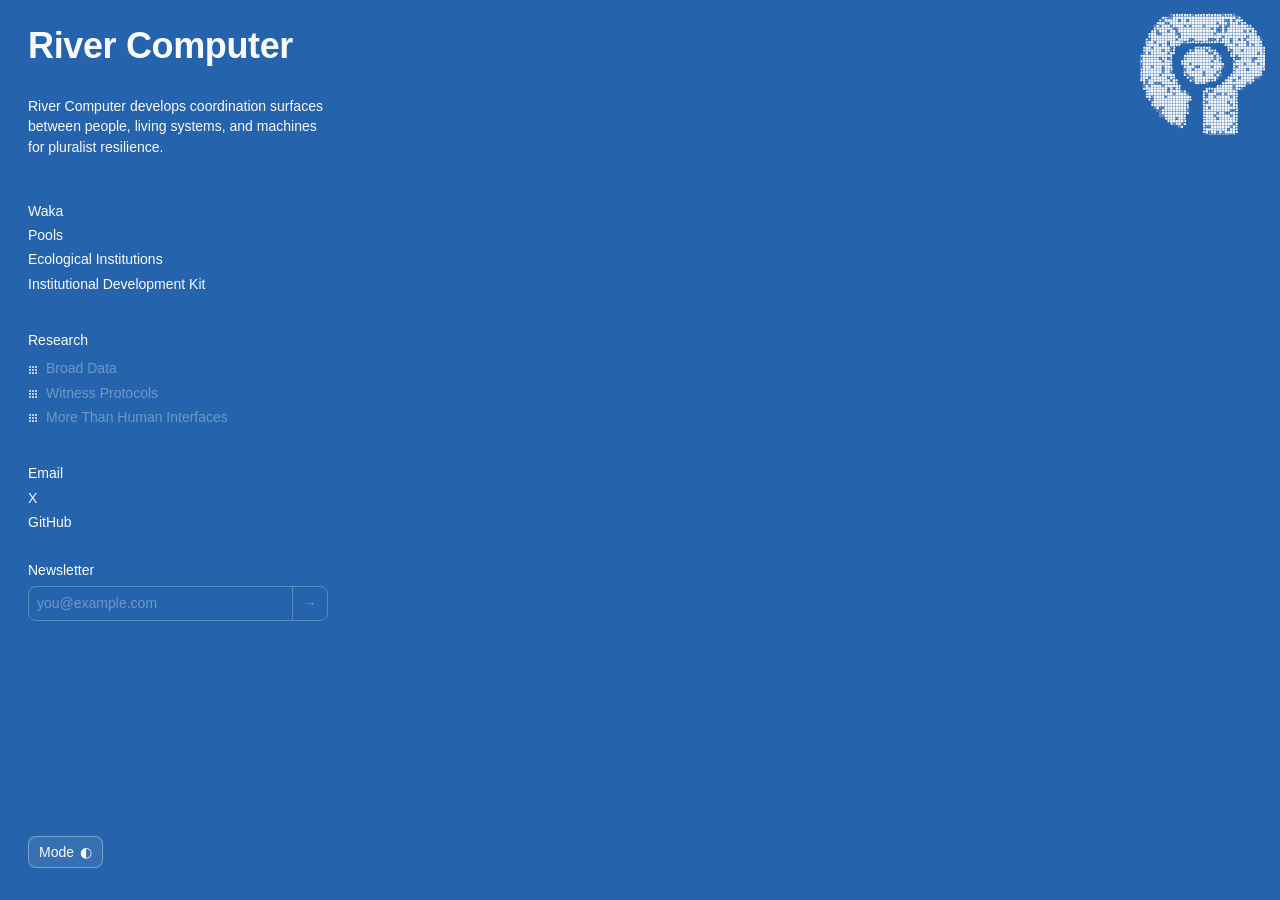
==== commit d1786ff9: "Promote redesign from /test to site root; fix contact links and newsletter message - Move the /test " ====
--- a/index.html
+++ b/index.html
@@ -4,7 +4,7 @@
   <meta charset="UTF-8">
   <meta name="viewport" content="width=device-width, initial-scale=1.0">
   <title>River Computer</title>
-  <link rel="stylesheet" href="styles.css">
+  <link rel="stylesheet" href="styles.css?v=6">
 </head>
 <body>
   <div class="layout">
@@ -32,9 +32,9 @@
 
       <section class="rail-section">
         <nav class="rail-social">
-          <a href="mailto:hello@rivercomputer.org">Email</a>
-          <a href="https://x.com" target="_blank" rel="noopener noreferrer">X</a>
-          <a href="https://github.com" target="_blank" rel="noopener noreferrer">GitHub</a>
+          <a href="mailto:aws@rivercomputer.com">Email</a>
+          <a href="https://x.com/river_computer" target="_blank" rel="noopener noreferrer">X</a>
+          <a href="https://github.com/RiverComputer" target="_blank" rel="noopener noreferrer">GitHub</a>
         </nav>
 
         <div class="newsletter">
@@ -54,9 +54,10 @@
 
     <div class="content-logo" aria-hidden="true"></div>
     <main class="content" id="content"></main>
+    <button class="back-to-top" id="back-to-top" type="button" aria-label="Back to menu">↑</button>
   </div>
 
-  <script src="logo.js"></script>
-  <script src="app.js"></script>
+  <script src="logo.js?v=6"></script>
+  <script src="app.js?v=6"></script>
 </body>
 </html>
--- a/styles.css
+++ b/styles.css
@@ -14,7 +14,8 @@
   --brand-size: 36px;
   --brand-gap: 32px;
   --content-offset: calc(var(--rail-pad-top) + var(--brand-size) + var(--brand-gap));
-  --logo-display-width: 256px;
+  --logo-display-width: 128px;
+  --logo-display-width-mobile: 109px;
   --logo-display-inset: 12px;
   --logo-display-gap: 12px;
   --content-logo-reserve: calc(var(--logo-display-width) + var(--logo-display-inset) + var(--logo-display-gap));
@@ -389,10 +390,25 @@
   margin-bottom: 0;
 }
 
+.page-quote {
+  margin: 32px 0 0 24px;
+  padding-left: 24px;
+  border-left: 2px solid var(--fg);
+  font-style: italic;
+}
+
+.page-quote cite {
+  display: block;
+  margin-top: 10px;
+  font-style: normal;
+  color: var(--fg-muted);
+}
+
 .page-footer-links {
   margin: 24px 0 0;
   display: flex;
-  gap: 16px;
+  flex-wrap: wrap;
+  gap: 8px 16px;
 }
 
 .page-footer-links a {
@@ -501,6 +517,11 @@
   margin-top: 8px;
 }
 
+/* Mobile only: returns to the stacked nav once it has scrolled out of view. */
+.back-to-top {
+  display: none;
+}
+
 @media (max-width: 768px) {
   .layout {
     position: relative;
@@ -512,7 +533,7 @@
     height: auto;
     max-height: none;
     overflow-y: visible;
-    padding-top: calc(var(--rail-pad-top) + 218px * 222 / 228 + 4px);
+    padding-top: calc(var(--rail-pad-top) + var(--logo-display-width-mobile) * 222 / 228 + 4px);
     padding-bottom: 20px;
     border-bottom: 1px solid var(--divider);
   }
@@ -532,7 +553,34 @@
     top: var(--rail-pad-top);
     left: 28px;
     right: auto;
-    width: 218px;
+    width: var(--logo-display-width-mobile);
     z-index: 1;
   }
-}
+
+  .back-to-top {
+    display: flex;
+    align-items: center;
+    justify-content: center;
+    position: fixed;
+    right: 20px;
+    bottom: 20px;
+    width: 44px;
+    height: 44px;
+    border: 1px solid var(--divider);
+    border-radius: 50%;
+    background: var(--bg);
+    color: var(--fg);
+    font: inherit;
+    font-size: 18px;
+    cursor: pointer;
+    z-index: 20;
+    opacity: 0;
+    pointer-events: none;
+    transition: opacity 0.2s ease;
+  }
+
+  .back-to-top.visible {
+    opacity: 1;
+    pointer-events: auto;
+  }
+}
